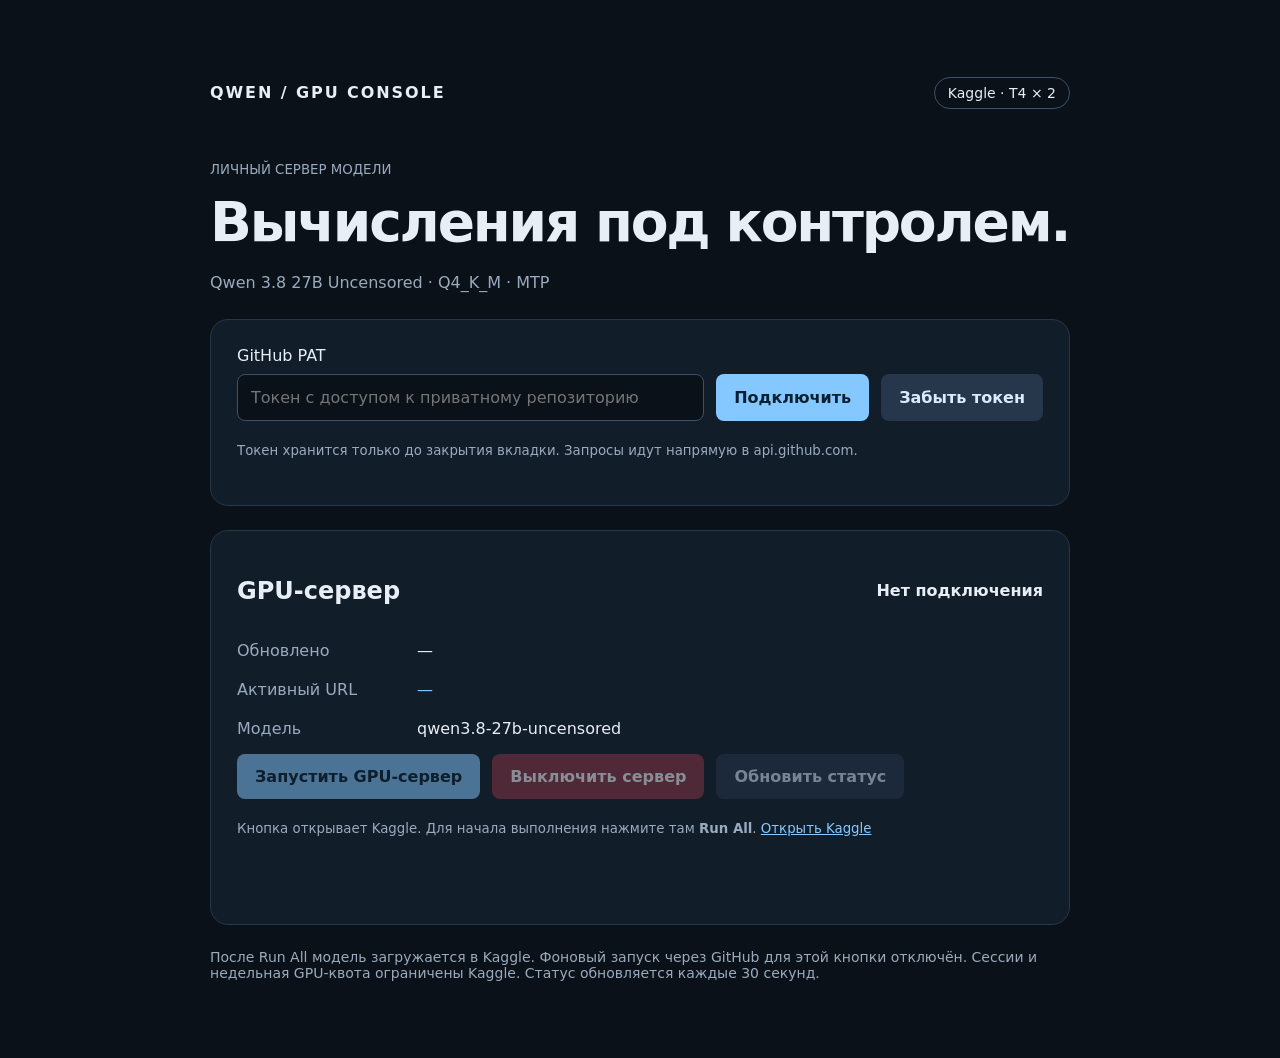
==== server.html @ cf90f666 "Deploy ready NextChat client with private GitHub PAT login and Kaggle controls" ====
<!doctype html>
<html lang="ru"><meta charset="utf-8"><meta name="viewport" content="width=device-width,initial-scale=1"><meta name="referrer" content="no-referrer"><title>Qwen · GPU Console</title>
<style>:root{color-scheme:dark;font:16px system-ui;background:#0b1118;color:#e8eef6}*{box-sizing:border-box}body{margin:0;padding:6vw 20px}main{max-width:860px;margin:auto}header{display:flex;justify-content:space-between;align-items:center;margin-bottom:50px}.brand{font-weight:750;letter-spacing:.12em}.muted,small{color:#9aaabe}h1{font-size:clamp(32px,6vw,55px);letter-spacing:-.04em;margin:12px 0}p{line-height:1.6}section{background:#121d2a;border:1px solid #26364b;border-radius:18px;padding:26px;margin:24px 0}.row{display:flex;gap:12px;flex-wrap:wrap}label{display:block;margin-bottom:9px}input{background:#0b1118;border:1px solid #3c506b;color:#fff;border-radius:8px;padding:13px;font:inherit;flex:1;min-width:180px}button{font:inherit;font-weight:650;padding:13px 18px;border:0;border-radius:8px;background:#85c8ff;color:#092030;cursor:pointer}button.danger{background:#8d3544;color:#fff}button.secondary{background:#26364b;color:#dceaff}button:disabled{opacity:.5;cursor:wait}dl{display:grid;grid-template-columns:160px 1fr;gap:20px}dt{color:#9aaabe}dd{margin:0;overflow-wrap:anywhere}a{color:#85c8ff}.badge{border:1px solid #3b516c;border-radius:30px;padding:7px 13px;font-size:14px}#feedback{min-height:26px;color:#a8d4ff;white-space:pre-wrap}footer{font-size:14px;color:#9aaabe}input:focus-visible,button:focus-visible,a:focus-visible{outline:3px solid #85c8ff;outline-offset:3px}@media(max-width:530px){dl{grid-template-columns:1fr;gap:8px}dd{margin-bottom:16px}section{padding:20px}}</style>
<main><header><span class="brand">QWEN / GPU CONSOLE</span><span class="badge">Kaggle · T4 × 2</span></header><small>ЛИЧНЫЙ СЕРВЕР МОДЕЛИ</small><h1>Вычисления под контролем.</h1><p class="muted">Qwen 3.8 27B Uncensored · Q4_K_M · MTP</p>
<section><label for="pat">GitHub PAT</label><div class="row"><input id="pat" type="password" autocomplete="off" placeholder="Токен с доступом к приватному репозиторию"><button id="connect">Подключить</button><button class="secondary" id="forget">Забыть токен</button></div><p><small>Токен хранится только до закрытия вкладки. Запросы идут напрямую в api.github.com.</small></p></section>
<section aria-labelledby="statusTitle"><div class="row" style="justify-content:space-between;align-items:center"><h2 id="statusTitle">GPU-сервер</h2><strong id="state" role="status">Нет подключения</strong></div><dl><dt>Обновлено</dt><dd id="updated">—</dd><dt>Активный URL</dt><dd><a id="url" target="_blank" rel="noopener noreferrer">—</a></dd><dt>Модель</dt><dd>qwen3.8-27b-uncensored</dd></dl><div class="row"><button id="start" disabled>Запустить GPU-сервер</button><button class="danger" id="stop" disabled>Выключить сервер</button><button class="secondary" id="refresh" disabled>Обновить статус</button></div><p><small>Кнопка открывает Kaggle. Для начала выполнения нажмите там <strong>Run All</strong>. <a href="https://www.kaggle.com/code/skyliper/kaggle-qwen-gpu-server/edit" target="_blank" rel="noopener noreferrer" id="kaggleLink">Открыть Kaggle</a></small></p><p id="feedback" aria-live="polite"></p></section><footer>После Run All модель загружается в Kaggle. Фоновый запуск через GitHub для этой кнопки отключён. Сессии и недельная GPU-квота ограничены Kaggle. Статус обновляется каждые 30 секунд.</footer></main>
<script>
'use strict';
const $=id=>document.getElementById(id), storageKey='kaggle-qwen-github-pat';let owner='',busy=false,notebook='skyliper/kaggle-qwen-gpu-server';
$('pat').value=sessionStorage.getItem('qwen-gh-pat')||'';
async function api(path,options={}){const token=$('pat').value.trim();if(!token)throw Error('Введите GitHub PAT.');const r=await fetch('https://api.github.com'+path,{...options,cache:'no-store',headers:{Accept:'application/vnd.github+json',Authorization:'Bearer '+token,'X-GitHub-Api-Version':'2022-11-28',...options.headers}});if(!r.ok)throw Error('GitHub API '+r.status+(r.status===401?' — проверьте токен':r.status===404?' — проверьте доступ к репозиторию':''));return r.status===204?null:r.json()}
async function connect(){owner=(await api('/user')).login;sessionStorage.setItem('qwen-gh-pat',$('pat').value.trim());$('refresh').disabled=false;await refresh()}
async function refresh(){if(!owner)return;const file=await api('/repos/'+encodeURIComponent(owner)+'/kaggle-qwen/contents/status.json');const bytes=Uint8Array.from(atob(file.content.replace(/\s/g,'')),c=>c.charCodeAt(0));const s=JSON.parse(new TextDecoder().decode(bytes));if(/^[a-z0-9_-]+\/kaggle-qwen-gpu-server$/.test(s.kaggle_kernel||'')){notebook=s.kaggle_kernel;$('kaggleLink').href='https://www.kaggle.com/code/'+notebook+'/edit'}else{try{const f=await api('/repos/'+encodeURIComponent(owner)+'/kaggle-qwen/contents/deployment.json');const d=JSON.parse(new TextDecoder().decode(Uint8Array.from(atob(f.content.replace(/\s/g,'')),c=>c.charCodeAt(0))));if(/^[a-z0-9_-]+\/kaggle-qwen-gpu-server$/.test(d.kernel||'')){notebook=d.kernel;$('kaggleLink').href='https://www.kaggle.com/code/'+notebook+'/edit'}}catch(e){if(!e.message.startsWith('GitHub API 404'))throw e}}const stale=['online','starting','queued','reconnecting','stopping'].includes(s.status)&&(!s.updated_at||Date.now()-Date.parse(s.updated_at)>(s.status==='online'?300000:1800000));$('state').textContent=stale?'Нет свежего сигнала':({online:'Работает',offline:'Выключен',queued:'В очереди',starting:'Запускается',reconnecting:'Переподключается',stopping:'Выключается',caching:'Подготовка модели',error:'Ошибка'}[s.status]||s.status);$('updated').textContent=s.updated_at?new Date(s.updated_at).toLocaleString():'—';const link=$('url');link.textContent='—';link.removeAttribute('href');if(s.url&&s.status==='online'&&!stale){const url=new URL(s.url);if(url.protocol!=='https:')throw Error('Некорректный URL сервера');link.textContent=url.href;link.href=url.href} $('start').disabled=busy||(!stale&&['starting','reconnecting','online','stopping','caching'].includes(s.status));$('stop').disabled=busy||!['queued','starting','reconnecting','online'].includes(s.status);$('feedback').textContent=s.message||''}
async function guard(fn){try{await fn()}catch(e){$('feedback').textContent=e.message}}
$('connect').onclick=()=>guard(connect);$('refresh').onclick=()=>guard(refresh);$('forget').onclick=()=>{localStorage.removeItem(storageKey);$('pat').value='';owner='';$('state').textContent='Нет подключения';$('start').disabled=true;$('refresh').disabled=true;$('stop').disabled=true;$('url').removeAttribute('href');$('url').textContent='—';$('feedback').textContent='Токен удалён из этого браузера.'};
$('start').onclick=()=>guard(async()=>{const target=window.open('about:blank','_blank');if(target)target.opener=null;busy=true;$('start').disabled=true;try{try{const f=await api('/repos/'+encodeURIComponent(owner)+'/kaggle-qwen/contents/deployment.json');const d=JSON.parse(new TextDecoder().decode(Uint8Array.from(atob(f.content.replace(/\s/g,'')),c=>c.charCodeAt(0))));if(!/^[a-z0-9_-]+\/kaggle-qwen-gpu-server$/.test(d.kernel||''))throw Error('Некорректный Kaggle-аккаунт');notebook=d.kernel}catch(e){if(!e.message.startsWith('GitHub API 404'))throw e}const notebookURL='https://www.kaggle.com/code/'+notebook+'/edit';$('kaggleLink').href=notebookURL;if(target)target.location.href=notebookURL;const path='/repos/'+encodeURIComponent(owner)+'/kaggle-qwen/contents/control.json';let saved=false;for(let attempt=0;attempt<4;attempt++){const old=await api(path);const value=JSON.stringify({action:'run',deployment:notebook.split('/')[0],updated_at:new Date().toISOString()})+'\n';try{await api(path,{method:'PUT',headers:{'Content-Type':'application/json'},body:JSON.stringify({message:'Prepare interactive Kaggle start',sha:old.sha,content:btoa(value)})});saved=true;break}catch(e){if(!e.message.startsWith('GitHub API 409'))throw e}}if(!saved)throw Error('Не удалось подготовить запуск. Повторите попытку.');$('feedback').textContent=target?'Запуск подготовлен. В открытом Kaggle нажмите Run All.':'Запуск подготовлен. Браузер заблокировал вкладку — откройте Kaggle по ссылке ниже и нажмите Run All.'}finally{busy=false;$('start').disabled=false}});

$('stop').onclick=()=>guard(async()=>{busy=true;$('start').disabled=true;$('stop').disabled=true;try{await api('/repos/'+encodeURIComponent(owner)+'/kaggle-qwen/actions/workflows/stop.yml/dispatches',{method:'POST',body:JSON.stringify({ref:'main'}),headers:{'Content-Type':'application/json'}});$('feedback').textContent='Команда выключения отправлена. Ожидайте статуса «Выключен».'}finally{busy=false;setTimeout(()=>guard(refresh),5000)}});
setInterval(()=>guard(refresh),30000);if($('pat').value)guard(connect);
</script></html>
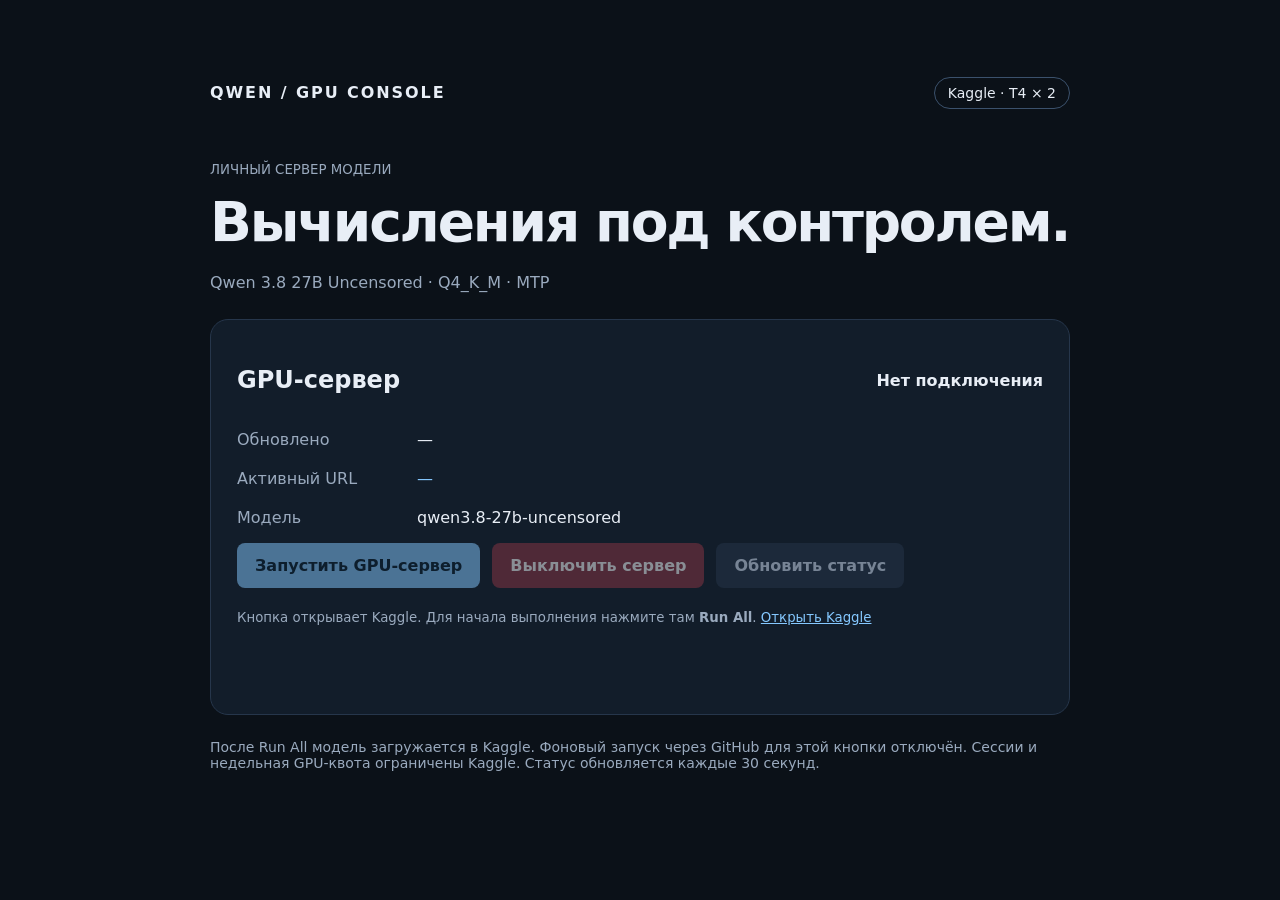
==== commit 5afa3237: "Preserve static configuration types and separate 150K history from output budget" ====
--- a/server.html
+++ b/server.html
@@ -9,13 +9,14 @@
 const $=id=>document.getElementById(id), storageKey='kaggle-qwen-github-pat';let owner='',busy=false,notebook='skyliper/kaggle-qwen-gpu-server';
 $('pat').value=sessionStorage.getItem('qwen-gh-pat')||'';
 async function api(path,options={}){const token=$('pat').value.trim();if(!token)throw Error('Введите GitHub PAT.');const r=await fetch('https://api.github.com'+path,{...options,cache:'no-store',headers:{Accept:'application/vnd.github+json',Authorization:'Bearer '+token,'X-GitHub-Api-Version':'2022-11-28',...options.headers}});if(!r.ok)throw Error('GitHub API '+r.status+(r.status===401?' — проверьте токен':r.status===404?' — проверьте доступ к репозиторию':''));return r.status===204?null:r.json()}
-async function connect(){owner=(await api('/user')).login;sessionStorage.setItem('qwen-gh-pat',$('pat').value.trim());$('refresh').disabled=false;await refresh()}
+async function connect(){await api('/repos/Skyliper/kaggle-qwen');owner='Skyliper';sessionStorage.setItem('qwen-gh-pat',$('pat').value.trim());$('refresh').disabled=false;await refresh()}
 async function refresh(){if(!owner)return;const file=await api('/repos/'+encodeURIComponent(owner)+'/kaggle-qwen/contents/status.json');const bytes=Uint8Array.from(atob(file.content.replace(/\s/g,'')),c=>c.charCodeAt(0));const s=JSON.parse(new TextDecoder().decode(bytes));if(/^[a-z0-9_-]+\/kaggle-qwen-gpu-server$/.test(s.kaggle_kernel||'')){notebook=s.kaggle_kernel;$('kaggleLink').href='https://www.kaggle.com/code/'+notebook+'/edit'}else{try{const f=await api('/repos/'+encodeURIComponent(owner)+'/kaggle-qwen/contents/deployment.json');const d=JSON.parse(new TextDecoder().decode(Uint8Array.from(atob(f.content.replace(/\s/g,'')),c=>c.charCodeAt(0))));if(/^[a-z0-9_-]+\/kaggle-qwen-gpu-server$/.test(d.kernel||'')){notebook=d.kernel;$('kaggleLink').href='https://www.kaggle.com/code/'+notebook+'/edit'}}catch(e){if(!e.message.startsWith('GitHub API 404'))throw e}}const stale=['online','starting','queued','reconnecting','stopping'].includes(s.status)&&(!s.updated_at||Date.now()-Date.parse(s.updated_at)>(s.status==='online'?300000:1800000));$('state').textContent=stale?'Нет свежего сигнала':({online:'Работает',offline:'Выключен',queued:'В очереди',starting:'Запускается',reconnecting:'Переподключается',stopping:'Выключается',caching:'Подготовка модели',error:'Ошибка'}[s.status]||s.status);$('updated').textContent=s.updated_at?new Date(s.updated_at).toLocaleString():'—';const link=$('url');link.textContent='—';link.removeAttribute('href');if(s.url&&s.status==='online'&&!stale){const url=new URL(s.url);if(url.protocol!=='https:')throw Error('Некорректный URL сервера');link.textContent=url.href;link.href=url.href} $('start').disabled=busy||(!stale&&['starting','reconnecting','online','stopping','caching'].includes(s.status));$('stop').disabled=busy||!['queued','starting','reconnecting','online'].includes(s.status);$('feedback').textContent=s.message||''}
 async function guard(fn){try{await fn()}catch(e){$('feedback').textContent=e.message}}
 $('connect').onclick=()=>guard(connect);$('refresh').onclick=()=>guard(refresh);$('forget').onclick=()=>{localStorage.removeItem(storageKey);$('pat').value='';owner='';$('state').textContent='Нет подключения';$('start').disabled=true;$('refresh').disabled=true;$('stop').disabled=true;$('url').removeAttribute('href');$('url').textContent='—';$('feedback').textContent='Токен удалён из этого браузера.'};
 $('start').onclick=()=>guard(async()=>{const target=window.open('about:blank','_blank');if(target)target.opener=null;busy=true;$('start').disabled=true;try{try{const f=await api('/repos/'+encodeURIComponent(owner)+'/kaggle-qwen/contents/deployment.json');const d=JSON.parse(new TextDecoder().decode(Uint8Array.from(atob(f.content.replace(/\s/g,'')),c=>c.charCodeAt(0))));if(!/^[a-z0-9_-]+\/kaggle-qwen-gpu-server$/.test(d.kernel||''))throw Error('Некорректный Kaggle-аккаунт');notebook=d.kernel}catch(e){if(!e.message.startsWith('GitHub API 404'))throw e}const notebookURL='https://www.kaggle.com/code/'+notebook+'/edit';$('kaggleLink').href=notebookURL;if(target)target.location.href=notebookURL;const path='/repos/'+encodeURIComponent(owner)+'/kaggle-qwen/contents/control.json';let saved=false;for(let attempt=0;attempt<4;attempt++){const old=await api(path);const value=JSON.stringify({action:'run',deployment:notebook.split('/')[0],updated_at:new Date().toISOString()})+'\n';try{await api(path,{method:'PUT',headers:{'Content-Type':'application/json'},body:JSON.stringify({message:'Prepare interactive Kaggle start',sha:old.sha,content:btoa(value)})});saved=true;break}catch(e){if(!e.message.startsWith('GitHub API 409'))throw e}}if(!saved)throw Error('Не удалось подготовить запуск. Повторите попытку.');$('feedback').textContent=target?'Запуск подготовлен. В открытом Kaggle нажмите Run All.':'Запуск подготовлен. Браузер заблокировал вкладку — откройте Kaggle по ссылке ниже и нажмите Run All.'}finally{busy=false;$('start').disabled=false}});
 
 $('stop').onclick=()=>guard(async()=>{busy=true;$('start').disabled=true;$('stop').disabled=true;try{await api('/repos/'+encodeURIComponent(owner)+'/kaggle-qwen/actions/workflows/stop.yml/dispatches',{method:'POST',body:JSON.stringify({ref:'main'}),headers:{'Content-Type':'application/json'}});$('feedback').textContent='Команда выключения отправлена. Ожидайте статуса «Выключен».'}finally{busy=false;setTimeout(()=>guard(refresh),5000)}});
+document.querySelector('main>section').hidden=true;
 setInterval(()=>guard(refresh),30000);if($('pat').value)guard(connect);
 </script></html>
 
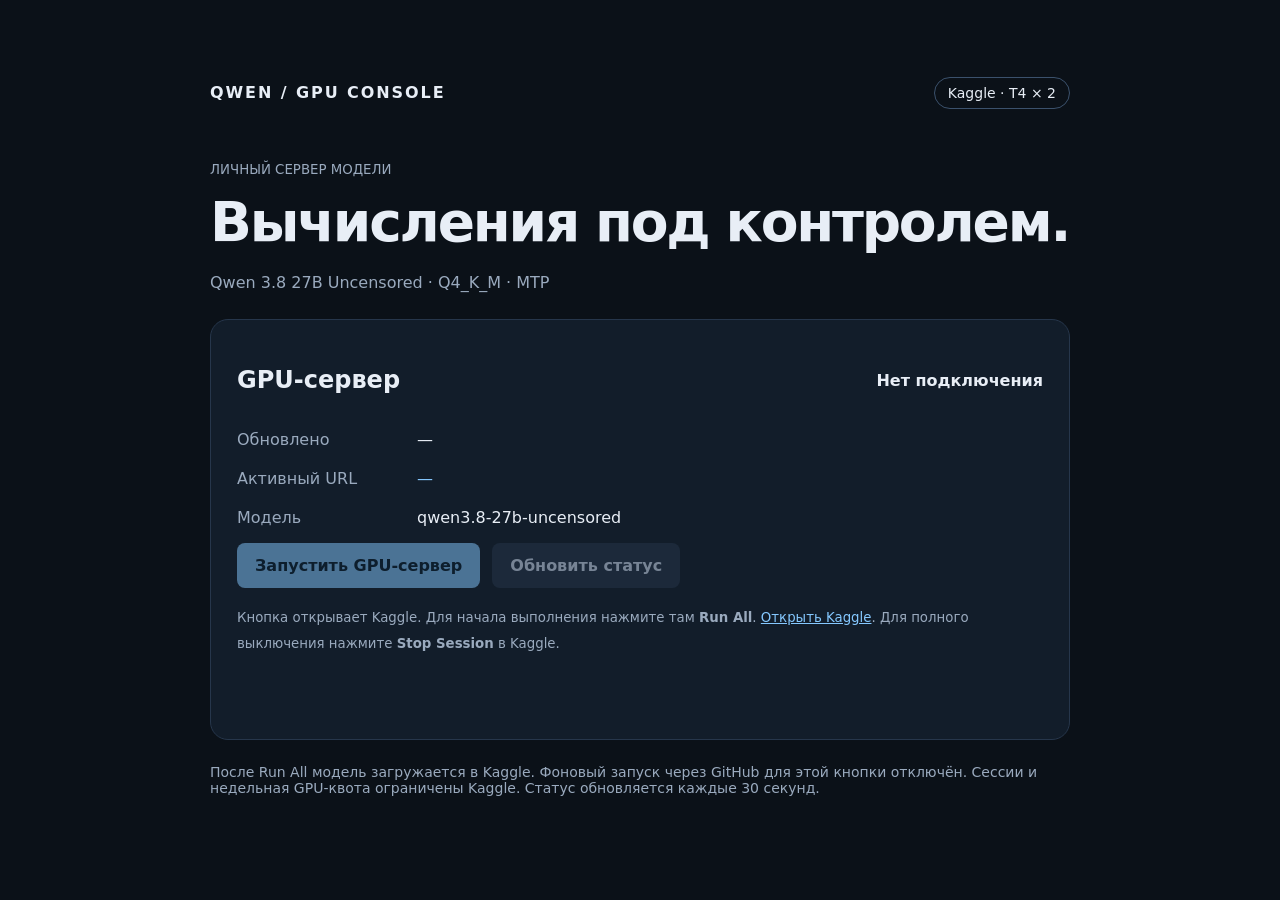
==== commit 00508a95: "Replace misleading stop button with Kaggle session instructions" ====
--- a/server.html
+++ b/server.html
@@ -3,19 +3,19 @@
 <style>:root{color-scheme:dark;font:16px system-ui;background:#0b1118;color:#e8eef6}*{box-sizing:border-box}body{margin:0;padding:6vw 20px}main{max-width:860px;margin:auto}header{display:flex;justify-content:space-between;align-items:center;margin-bottom:50px}.brand{font-weight:750;letter-spacing:.12em}.muted,small{color:#9aaabe}h1{font-size:clamp(32px,6vw,55px);letter-spacing:-.04em;margin:12px 0}p{line-height:1.6}section{background:#121d2a;border:1px solid #26364b;border-radius:18px;padding:26px;margin:24px 0}.row{display:flex;gap:12px;flex-wrap:wrap}label{display:block;margin-bottom:9px}input{background:#0b1118;border:1px solid #3c506b;color:#fff;border-radius:8px;padding:13px;font:inherit;flex:1;min-width:180px}button{font:inherit;font-weight:650;padding:13px 18px;border:0;border-radius:8px;background:#85c8ff;color:#092030;cursor:pointer}button.danger{background:#8d3544;color:#fff}button.secondary{background:#26364b;color:#dceaff}button:disabled{opacity:.5;cursor:wait}dl{display:grid;grid-template-columns:160px 1fr;gap:20px}dt{color:#9aaabe}dd{margin:0;overflow-wrap:anywhere}a{color:#85c8ff}.badge{border:1px solid #3b516c;border-radius:30px;padding:7px 13px;font-size:14px}#feedback{min-height:26px;color:#a8d4ff;white-space:pre-wrap}footer{font-size:14px;color:#9aaabe}input:focus-visible,button:focus-visible,a:focus-visible{outline:3px solid #85c8ff;outline-offset:3px}@media(max-width:530px){dl{grid-template-columns:1fr;gap:8px}dd{margin-bottom:16px}section{padding:20px}}</style>
 <main><header><span class="brand">QWEN / GPU CONSOLE</span><span class="badge">Kaggle · T4 × 2</span></header><small>ЛИЧНЫЙ СЕРВЕР МОДЕЛИ</small><h1>Вычисления под контролем.</h1><p class="muted">Qwen 3.8 27B Uncensored · Q4_K_M · MTP</p>
 <section><label for="pat">GitHub PAT</label><div class="row"><input id="pat" type="password" autocomplete="off" placeholder="Токен с доступом к приватному репозиторию"><button id="connect">Подключить</button><button class="secondary" id="forget">Забыть токен</button></div><p><small>Токен хранится только до закрытия вкладки. Запросы идут напрямую в api.github.com.</small></p></section>
-<section aria-labelledby="statusTitle"><div class="row" style="justify-content:space-between;align-items:center"><h2 id="statusTitle">GPU-сервер</h2><strong id="state" role="status">Нет подключения</strong></div><dl><dt>Обновлено</dt><dd id="updated">—</dd><dt>Активный URL</dt><dd><a id="url" target="_blank" rel="noopener noreferrer">—</a></dd><dt>Модель</dt><dd>qwen3.8-27b-uncensored</dd></dl><div class="row"><button id="start" disabled>Запустить GPU-сервер</button><button class="danger" id="stop" disabled>Выключить сервер</button><button class="secondary" id="refresh" disabled>Обновить статус</button></div><p><small>Кнопка открывает Kaggle. Для начала выполнения нажмите там <strong>Run All</strong>. <a href="https://www.kaggle.com/code/skyliper/kaggle-qwen-gpu-server/edit" target="_blank" rel="noopener noreferrer" id="kaggleLink">Открыть Kaggle</a></small></p><p id="feedback" aria-live="polite"></p></section><footer>После Run All модель загружается в Kaggle. Фоновый запуск через GitHub для этой кнопки отключён. Сессии и недельная GPU-квота ограничены Kaggle. Статус обновляется каждые 30 секунд.</footer></main>
+<section aria-labelledby="statusTitle"><div class="row" style="justify-content:space-between;align-items:center"><h2 id="statusTitle">GPU-сервер</h2><strong id="state" role="status">Нет подключения</strong></div><dl><dt>Обновлено</dt><dd id="updated">—</dd><dt>Активный URL</dt><dd><a id="url" target="_blank" rel="noopener noreferrer">—</a></dd><dt>Модель</dt><dd>qwen3.8-27b-uncensored</dd></dl><div class="row"><button id="start" disabled>Запустить GPU-сервер</button><button class="secondary" id="refresh" disabled>Обновить статус</button></div><p><small>Кнопка открывает Kaggle. Для начала выполнения нажмите там <strong>Run All</strong>. <a href="https://www.kaggle.com/code/skyliper/kaggle-qwen-gpu-server/edit" target="_blank" rel="noopener noreferrer" id="kaggleLink">Открыть Kaggle</a>. Для полного выключения нажмите <strong>Stop Session</strong> в Kaggle.</small></p><p id="feedback" aria-live="polite"></p></section><footer>После Run All модель загружается в Kaggle. Фоновый запуск через GitHub для этой кнопки отключён. Сессии и недельная GPU-квота ограничены Kaggle. Статус обновляется каждые 30 секунд.</footer></main>
 <script>
 'use strict';
 const $=id=>document.getElementById(id), storageKey='kaggle-qwen-github-pat';let owner='',busy=false,notebook='skyliper/kaggle-qwen-gpu-server';
 $('pat').value=sessionStorage.getItem('qwen-gh-pat')||'';
 async function api(path,options={}){const token=$('pat').value.trim();if(!token)throw Error('Введите GitHub PAT.');const r=await fetch('https://api.github.com'+path,{...options,cache:'no-store',headers:{Accept:'application/vnd.github+json',Authorization:'Bearer '+token,'X-GitHub-Api-Version':'2022-11-28',...options.headers}});if(!r.ok)throw Error('GitHub API '+r.status+(r.status===401?' — проверьте токен':r.status===404?' — проверьте доступ к репозиторию':''));return r.status===204?null:r.json()}
 async function connect(){await api('/repos/Skyliper/kaggle-qwen');owner='Skyliper';sessionStorage.setItem('qwen-gh-pat',$('pat').value.trim());$('refresh').disabled=false;await refresh()}
-async function refresh(){if(!owner)return;const file=await api('/repos/'+encodeURIComponent(owner)+'/kaggle-qwen/contents/status.json');const bytes=Uint8Array.from(atob(file.content.replace(/\s/g,'')),c=>c.charCodeAt(0));const s=JSON.parse(new TextDecoder().decode(bytes));if(/^[a-z0-9_-]+\/kaggle-qwen-gpu-server$/.test(s.kaggle_kernel||'')){notebook=s.kaggle_kernel;$('kaggleLink').href='https://www.kaggle.com/code/'+notebook+'/edit'}else{try{const f=await api('/repos/'+encodeURIComponent(owner)+'/kaggle-qwen/contents/deployment.json');const d=JSON.parse(new TextDecoder().decode(Uint8Array.from(atob(f.content.replace(/\s/g,'')),c=>c.charCodeAt(0))));if(/^[a-z0-9_-]+\/kaggle-qwen-gpu-server$/.test(d.kernel||'')){notebook=d.kernel;$('kaggleLink').href='https://www.kaggle.com/code/'+notebook+'/edit'}}catch(e){if(!e.message.startsWith('GitHub API 404'))throw e}}const stale=['online','starting','queued','reconnecting','stopping'].includes(s.status)&&(!s.updated_at||Date.now()-Date.parse(s.updated_at)>(s.status==='online'?300000:1800000));$('state').textContent=stale?'Нет свежего сигнала':({online:'Работает',offline:'Выключен',queued:'В очереди',starting:'Запускается',reconnecting:'Переподключается',stopping:'Выключается',caching:'Подготовка модели',error:'Ошибка'}[s.status]||s.status);$('updated').textContent=s.updated_at?new Date(s.updated_at).toLocaleString():'—';const link=$('url');link.textContent='—';link.removeAttribute('href');if(s.url&&s.status==='online'&&!stale){const url=new URL(s.url);if(url.protocol!=='https:')throw Error('Некорректный URL сервера');link.textContent=url.href;link.href=url.href} $('start').disabled=busy||(!stale&&['starting','reconnecting','online','stopping','caching'].includes(s.status));$('stop').disabled=busy||!['queued','starting','reconnecting','online'].includes(s.status);$('feedback').textContent=s.message||''}
+async function refresh(){if(!owner)return;const file=await api('/repos/'+encodeURIComponent(owner)+'/kaggle-qwen/contents/status.json');const bytes=Uint8Array.from(atob(file.content.replace(/\s/g,'')),c=>c.charCodeAt(0));const s=JSON.parse(new TextDecoder().decode(bytes));if(/^[a-z0-9_-]+\/kaggle-qwen-gpu-server$/.test(s.kaggle_kernel||'')){notebook=s.kaggle_kernel;$('kaggleLink').href='https://www.kaggle.com/code/'+notebook+'/edit'}else{try{const f=await api('/repos/'+encodeURIComponent(owner)+'/kaggle-qwen/contents/deployment.json');const d=JSON.parse(new TextDecoder().decode(Uint8Array.from(atob(f.content.replace(/\s/g,'')),c=>c.charCodeAt(0))));if(/^[a-z0-9_-]+\/kaggle-qwen-gpu-server$/.test(d.kernel||'')){notebook=d.kernel;$('kaggleLink').href='https://www.kaggle.com/code/'+notebook+'/edit'}}catch(e){if(!e.message.startsWith('GitHub API 404'))throw e}}const stale=['online','starting','queued','reconnecting','stopping'].includes(s.status)&&(!s.updated_at||Date.now()-Date.parse(s.updated_at)>(s.status==='online'?300000:1800000));$('state').textContent=stale?'Нет свежего сигнала':({online:'Работает',offline:'Выключен',queued:'В очереди',starting:'Запускается',reconnecting:'Переподключается',stopping:'Выключается',caching:'Подготовка модели',error:'Ошибка'}[s.status]||s.status);$('updated').textContent=s.updated_at?new Date(s.updated_at).toLocaleString():'—';const link=$('url');link.textContent='—';link.removeAttribute('href');if(s.url&&s.status==='online'&&!stale){const url=new URL(s.url);if(url.protocol!=='https:')throw Error('Некорректный URL сервера');link.textContent=url.href;link.href=url.href} $('start').disabled=busy||(!stale&&['starting','reconnecting','online','stopping','caching'].includes(s.status));$('feedback').textContent=s.message||''}
 async function guard(fn){try{await fn()}catch(e){$('feedback').textContent=e.message}}
-$('connect').onclick=()=>guard(connect);$('refresh').onclick=()=>guard(refresh);$('forget').onclick=()=>{localStorage.removeItem(storageKey);$('pat').value='';owner='';$('state').textContent='Нет подключения';$('start').disabled=true;$('refresh').disabled=true;$('stop').disabled=true;$('url').removeAttribute('href');$('url').textContent='—';$('feedback').textContent='Токен удалён из этого браузера.'};
+$('connect').onclick=()=>guard(connect);$('refresh').onclick=()=>guard(refresh);$('forget').onclick=()=>{localStorage.removeItem(storageKey);$('pat').value='';owner='';$('state').textContent='Нет подключения';$('start').disabled=true;$('refresh').disabled=true;$('url').removeAttribute('href');$('url').textContent='—';$('feedback').textContent='Токен удалён из этого браузера.'};
 $('start').onclick=()=>guard(async()=>{const target=window.open('about:blank','_blank');if(target)target.opener=null;busy=true;$('start').disabled=true;try{try{const f=await api('/repos/'+encodeURIComponent(owner)+'/kaggle-qwen/contents/deployment.json');const d=JSON.parse(new TextDecoder().decode(Uint8Array.from(atob(f.content.replace(/\s/g,'')),c=>c.charCodeAt(0))));if(!/^[a-z0-9_-]+\/kaggle-qwen-gpu-server$/.test(d.kernel||''))throw Error('Некорректный Kaggle-аккаунт');notebook=d.kernel}catch(e){if(!e.message.startsWith('GitHub API 404'))throw e}const notebookURL='https://www.kaggle.com/code/'+notebook+'/edit';$('kaggleLink').href=notebookURL;if(target)target.location.href=notebookURL;const path='/repos/'+encodeURIComponent(owner)+'/kaggle-qwen/contents/control.json';let saved=false;for(let attempt=0;attempt<4;attempt++){const old=await api(path);const value=JSON.stringify({action:'run',deployment:notebook.split('/')[0],updated_at:new Date().toISOString()})+'\n';try{await api(path,{method:'PUT',headers:{'Content-Type':'application/json'},body:JSON.stringify({message:'Prepare interactive Kaggle start',sha:old.sha,content:btoa(value)})});saved=true;break}catch(e){if(!e.message.startsWith('GitHub API 409'))throw e}}if(!saved)throw Error('Не удалось подготовить запуск. Повторите попытку.');$('feedback').textContent=target?'Запуск подготовлен. В открытом Kaggle нажмите Run All.':'Запуск подготовлен. Браузер заблокировал вкладку — откройте Kaggle по ссылке ниже и нажмите Run All.'}finally{busy=false;$('start').disabled=false}});
 
-$('stop').onclick=()=>guard(async()=>{busy=true;$('start').disabled=true;$('stop').disabled=true;try{await api('/repos/'+encodeURIComponent(owner)+'/kaggle-qwen/actions/workflows/stop.yml/dispatches',{method:'POST',body:JSON.stringify({ref:'main'}),headers:{'Content-Type':'application/json'}});$('feedback').textContent='Команда выключения отправлена. Ожидайте статуса «Выключен».'}finally{busy=false;setTimeout(()=>guard(refresh),5000)}});
+
 document.querySelector('main>section').hidden=true;
 setInterval(()=>guard(refresh),30000);if($('pat').value)guard(connect);
 </script></html>
